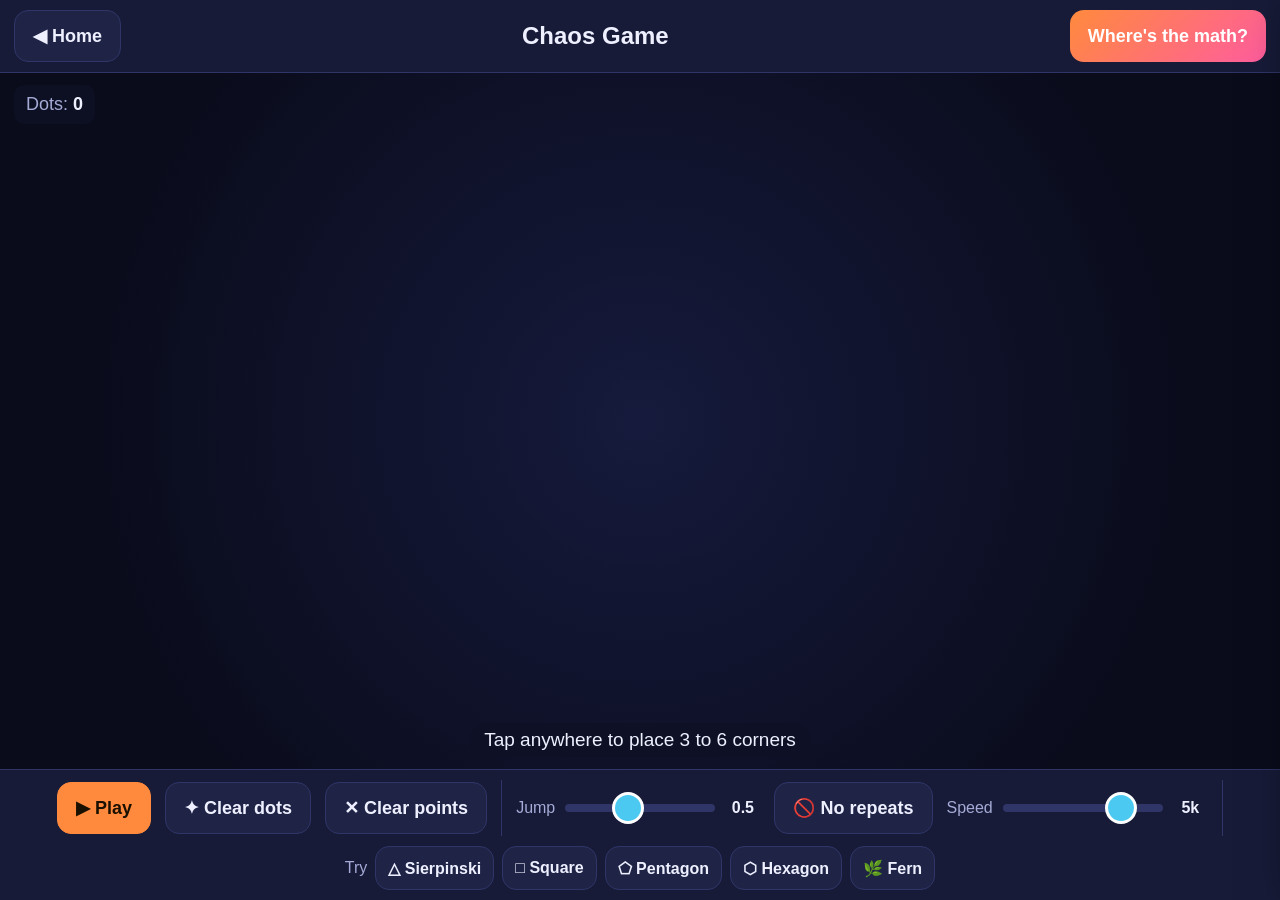
==== demos/chaos.html @ 39004bc5 "Add Math Playground: 9 iPad math demos for UTSA Day Offline-capable static web app (no build step) w" ====
<!DOCTYPE html>
<html lang="en">
<head>
  <meta charset="utf-8">
  <meta name="viewport" content="width=device-width, initial-scale=1, maximum-scale=1, user-scalable=no, viewport-fit=cover">
  <meta name="apple-mobile-web-app-capable" content="yes">
  <meta name="theme-color" content="#0f1226">
  <title>Chaos Game</title>
  <link rel="stylesheet" href="../shared/style.css">
  <style>
    .stage { background: radial-gradient(circle at center, #161a3c 0%, #0a0c1c 75%); }
    #dots { pointer-events: none; }
    #hint {
      white-space: normal;
      width: max-content;
      max-width: 92%;
      color: var(--text);
      font-size: 19px;
    }
    #ratio { width: 150px; }
    input[type="range"]:disabled { opacity: 0.35; }
    @media (max-width: 700px) { #ratio { width: 110px; } }
  </style>
</head>
<body>
  <header class="topbar">
    <a class="btn" href="../index.html">◀ Home</a>
    <h1>Chaos Game</h1>
    <button class="btn math" id="mathBtn">Where's the math?</button>
  </header>

  <main class="stage" id="stage">
    <canvas id="dots"></canvas>
    <canvas id="ui"></canvas>
    <div class="stat">Dots: <b id="count">0</b></div>
    <div class="overlay-text bottom" id="hint">Tap anywhere to place 3 to 6 corners</div>
  </main>

  <footer class="controls">
    <button class="btn primary" id="play">▶ Play</button>
    <button class="btn" id="clearDots">✦ Clear dots</button>
    <button class="btn" id="clearPts">✕ Clear points</button>
    <div class="sep"></div>
    <div class="group">
      <span class="label">Jump</span>
      <input type="range" id="ratio" min="0.3" max="0.8" step="0.001" value="0.5">
      <span class="val" id="ratioVal">0.5</span>
    </div>
    <button class="btn" id="noRepeat">🚫 No repeats</button>
    <div class="group">
      <span class="label">Speed</span>
      <input type="range" id="speed" min="0" max="100" value="80">
      <span class="val" id="speedVal">5k</span>
    </div>
    <div class="sep"></div>
    <div class="group">
      <span class="label">Try</span>
      <button class="btn small" data-preset="sierpinski">△ Sierpinski</button>
      <button class="btn small" data-preset="square">□ Square</button>
      <button class="btn small" data-preset="pentagon">⬠ Pentagon</button>
      <button class="btn small" data-preset="hexagon">⬡ Hexagon</button>
      <button class="btn small" data-preset="fern">🌿 Fern</button>
    </div>
  </footer>

  <aside class="drawer" id="drawer">
    <h2>Randomness that makes order</h2>
    <p>The rule is pure luck: pick a random corner, jump part of the way toward it, drop a dot, repeat. You'd expect a messy cloud. Instead, a perfect fractal appears every single time.</p>
    <h3>Why does it work?</h3>
    <p>Each jump is a <b>shrink-toward-a-corner</b> map. With 3 corners and "jump halfway," every map squishes the whole triangle into one of three half-size copies of itself. Copies of copies of copies… that's the <b>Sierpinski triangle</b>.</p>
    <p>A set of shrinking maps like this is an <b>iterated function system</b>. The shape it settles onto is called its <b>attractor</b>: no matter where you start, the dots get pulled onto it.</p>
    <h3>Self-similarity</h3>
    <p>Zoom into a corner of the triangle and you see the whole triangle again. Shapes made of smaller copies of themselves are <b>fractals</b>. The Sierpinski triangle has dimension log 3 / log 2 ≈ 1.585: more than a line, less than a solid area.</p>
    <h3>The fern</h3>
    <p>The fern uses 4 maps instead of corners: one makes the stem, one makes the next smaller leaf, and two make the bottom side leaves. Four rules with six numbers each describe the whole plant.</p>
    <div class="wow">Every game uses different random picks, yet you get the same picture every time. Mathematicians proved that random picks (almost surely) fill in the exact same shape: the attractor depends only on the rules, not on luck.</div>
    <h3>Where it shows up</h3>
    <ul>
      <li>Movie and video game landscapes, trees, and clouds</li>
      <li>Fractal antennas in phones that catch many frequencies</li>
      <li>Compressing images by finding copies of themselves</li>
    </ul>
    <div class="area">Dynamical Systems · Probability · Fractal Geometry</div>
  </aside>

  <script src="../shared/common.js"></script>
  <script src="chaos.js"></script>
</body>
</html>
---- shared/style.css ----
/* Math Playground — shared theme for all demos (iPad-first) */
:root {
  --bg: #0f1226;
  --bg2: #171b38;
  --panel: #1f2447;
  --line: #2f3566;
  --text: #eef0ff;
  --muted: #a5abd6;
  --accent: #ff8a3d;
  --accent2: #4cc9f0;
  --good: #5be37d;
  --bad: #ff5d6c;
  --radius: 14px;
  --tap: 52px;
  --font: -apple-system, BlinkMacSystemFont, "SF Pro Rounded", "Segoe UI", Roboto, sans-serif;
}

* { box-sizing: border-box; }

html, body {
  margin: 0;
  height: 100%;
  overflow: hidden;
  background: var(--bg);
  color: var(--text);
  font-family: var(--font);
  -webkit-text-size-adjust: 100%;
  -webkit-tap-highlight-color: transparent;
  -webkit-user-select: none;
  user-select: none;
  -webkit-touch-callout: none;
  overscroll-behavior: none;
}

body {
  position: fixed;
  inset: 0;
  display: flex;
  flex-direction: column;
  padding: env(safe-area-inset-top) env(safe-area-inset-right) env(safe-area-inset-bottom) env(safe-area-inset-left);
}

/* ---------- top bar ---------- */
.topbar {
  flex: none;
  display: flex;
  align-items: center;
  gap: 12px;
  padding: 10px 14px;
  background: var(--bg2);
  border-bottom: 1px solid var(--line);
}
.topbar h1 {
  flex: 1;
  margin: 0;
  font-size: 24px;
  font-weight: 700;
  text-align: center;
  white-space: nowrap;
  overflow: hidden;
  text-overflow: ellipsis;
}

/* ---------- stage (main play area) ---------- */
.stage {
  flex: 1;
  position: relative;
  min-height: 0;
  overflow: hidden;
}
.stage canvas {
  position: absolute;
  inset: 0;
  width: 100%;
  height: 100%;
  display: block;
  touch-action: none;
}
.overlay-text {
  position: absolute;
  left: 50%;
  transform: translateX(-50%);
  pointer-events: none;
  color: var(--muted);
  font-size: 18px;
  text-align: center;
  padding: 6px 14px;
  background: rgba(15, 18, 38, 0.7);
  border-radius: 999px;
  white-space: nowrap;
}
.overlay-text.top { top: 12px; }
.overlay-text.bottom { bottom: 12px; }
.stat {
  position: absolute;
  top: 12px;
  left: 14px;
  font-size: 18px;
  line-height: 1.5;
  color: var(--muted);
  pointer-events: none;
  background: rgba(15, 18, 38, 0.7);
  padding: 6px 12px;
  border-radius: 10px;
}
.stat b { color: var(--text); font-variant-numeric: tabular-nums; }

/* ---------- bottom controls ---------- */
.controls {
  flex: none;
  display: flex;
  flex-wrap: wrap;
  align-items: center;
  justify-content: center;
  gap: 10px 14px;
  padding: 10px 14px;
  background: var(--bg2);
  border-top: 1px solid var(--line);
}
.group {
  display: flex;
  align-items: center;
  gap: 8px;
}
.group > .label {
  color: var(--muted);
  font-size: 16px;
}
.sep { width: 1px; align-self: stretch; background: var(--line); }

/* ---------- buttons ---------- */
.btn {
  min-height: var(--tap);
  min-width: var(--tap);
  padding: 0 18px;
  border: 1px solid var(--line);
  border-radius: var(--radius);
  background: var(--panel);
  color: var(--text);
  font: 600 18px var(--font);
  display: inline-flex;
  align-items: center;
  justify-content: center;
  gap: 6px;
  text-decoration: none;
  cursor: pointer;
  touch-action: manipulation;
  transition: transform 0.08s, background 0.15s;
}
.btn:active { transform: scale(0.95); }
.btn.primary { background: var(--accent); border-color: var(--accent); color: #1a1000; }
.btn.blue { background: var(--accent2); border-color: var(--accent2); color: #00151d; }
.btn.on { background: var(--accent2); border-color: var(--accent2); color: #00151d; }
.btn:disabled { opacity: 0.4; pointer-events: none; }
.btn.small { min-height: 44px; min-width: 44px; padding: 0 12px; font-size: 16px; }
.btn.math { background: linear-gradient(135deg, var(--accent), #ff5d9e); border: none; color: #fff; }

/* segmented control */
.seg { display: inline-flex; border: 1px solid var(--line); border-radius: var(--radius); overflow: hidden; }
.seg .btn { border: none; border-radius: 0; border-right: 1px solid var(--line); }
.seg .btn:last-child { border-right: none; }

/* ---------- sliders ---------- */
input[type="range"] {
  -webkit-appearance: none;
  appearance: none;
  width: 160px;
  height: var(--tap);
  background: transparent;
  touch-action: pan-x;
}
input[type="range"]::-webkit-slider-runnable-track {
  height: 8px;
  border-radius: 4px;
  background: var(--line);
}
input[type="range"]::-webkit-slider-thumb {
  -webkit-appearance: none;
  width: 32px;
  height: 32px;
  margin-top: -12px;
  border-radius: 50%;
  background: var(--accent2);
  border: 3px solid #fff;
}
input[type="range"]::-moz-range-track { height: 8px; border-radius: 4px; background: var(--line); }
input[type="range"]::-moz-range-thumb { width: 28px; height: 28px; border-radius: 50%; background: var(--accent2); border: 3px solid #fff; }
.val { min-width: 2.2em; font-variant-numeric: tabular-nums; font-weight: 700; text-align: center; }

input[type="color"] {
  width: var(--tap);
  height: var(--tap);
  padding: 0;
  border: 2px solid var(--line);
  border-radius: var(--radius);
  background: none;
}

/* ---------- explainer drawer ---------- */
.drawer {
  position: fixed;
  top: 0;
  right: 0;
  bottom: 0;
  width: min(440px, 92vw);
  z-index: 50;
  padding: calc(20px + env(safe-area-inset-top)) 24px 24px;
  background: var(--bg2);
  border-left: 1px solid var(--line);
  box-shadow: -10px 0 40px rgba(0, 0, 0, 0.5);
  transform: translateX(105%);
  transition: transform 0.28s ease;
  overflow-y: auto;
  -webkit-overflow-scrolling: touch;
  overscroll-behavior: contain;
  -webkit-user-select: text;
  user-select: text;
  font-size: 18px;
  line-height: 1.5;
}
.drawer.open { transform: none; }
.drawer h2 { margin: 0 48px 12px 0; font-size: 26px; color: var(--accent); }
.drawer h3 { margin: 18px 0 6px; font-size: 19px; color: var(--accent2); }
.drawer ul { padding-left: 20px; margin: 8px 0; }
.drawer li { margin: 6px 0; }
.drawer .wow {
  margin: 16px 0;
  padding: 12px 14px;
  border-radius: var(--radius);
  background: rgba(255, 138, 61, 0.12);
  border: 1px solid rgba(255, 138, 61, 0.4);
}
.drawer .wow::before { content: "🤯 Wow: "; font-weight: 700; }
.drawer .area { color: var(--muted); font-size: 15px; margin-top: 20px; }
.drawer .area::before { content: "Math area: "; font-weight: 700; }
.drawer .close { position: absolute; top: calc(14px + env(safe-area-inset-top)); right: 14px; }
.scrim {
  position: fixed;
  inset: 0;
  z-index: 40;
  background: rgba(0, 0, 0, 0.4);
  opacity: 0;
  pointer-events: none;
  transition: opacity 0.28s;
}
.scrim.open { opacity: 1; pointer-events: auto; }
.math-inline { font-family: "Times New Roman", serif; font-style: italic; font-size: 1.1em; }

/* ---------- toast & modal ---------- */
.toast {
  position: fixed;
  left: 50%;
  top: 90px;
  z-index: 60;
  transform: translate(-50%, -20px);
  opacity: 0;
  padding: 12px 22px;
  border-radius: 999px;
  background: var(--panel);
  border: 1px solid var(--line);
  font-size: 18px;
  font-weight: 600;
  pointer-events: none;
  transition: opacity 0.25s, transform 0.25s;
}
.toast.show { opacity: 1; transform: translate(-50%, 0); }

.modal {
  position: fixed;
  inset: 0;
  z-index: 70;
  display: none;
  align-items: center;
  justify-content: center;
  background: rgba(0, 0, 0, 0.55);
}
.modal.open { display: flex; }
.modal .card {
  max-width: min(520px, 90vw);
  padding: 28px;
  border-radius: 20px;
  background: var(--bg2);
  border: 1px solid var(--line);
  text-align: center;
  font-size: 20px;
}
.modal .card h2 { margin: 0 0 10px; font-size: 32px; }
.modal .card .btn { margin: 16px 6px 0; }

#confetti { position: fixed; inset: 0; z-index: 65; pointer-events: none; width: 100%; height: 100%; }

@keyframes shake {
  0%, 100% { transform: translateX(0); }
  20%, 60% { transform: translateX(-10px); }
  40%, 80% { transform: translateX(10px); }
}
.shake { animation: shake 0.35s; }

@media (max-width: 700px) {
  .topbar h1 { font-size: 19px; }
  .btn { font-size: 16px; padding: 0 12px; }
  input[type="range"] { width: 120px; }
}
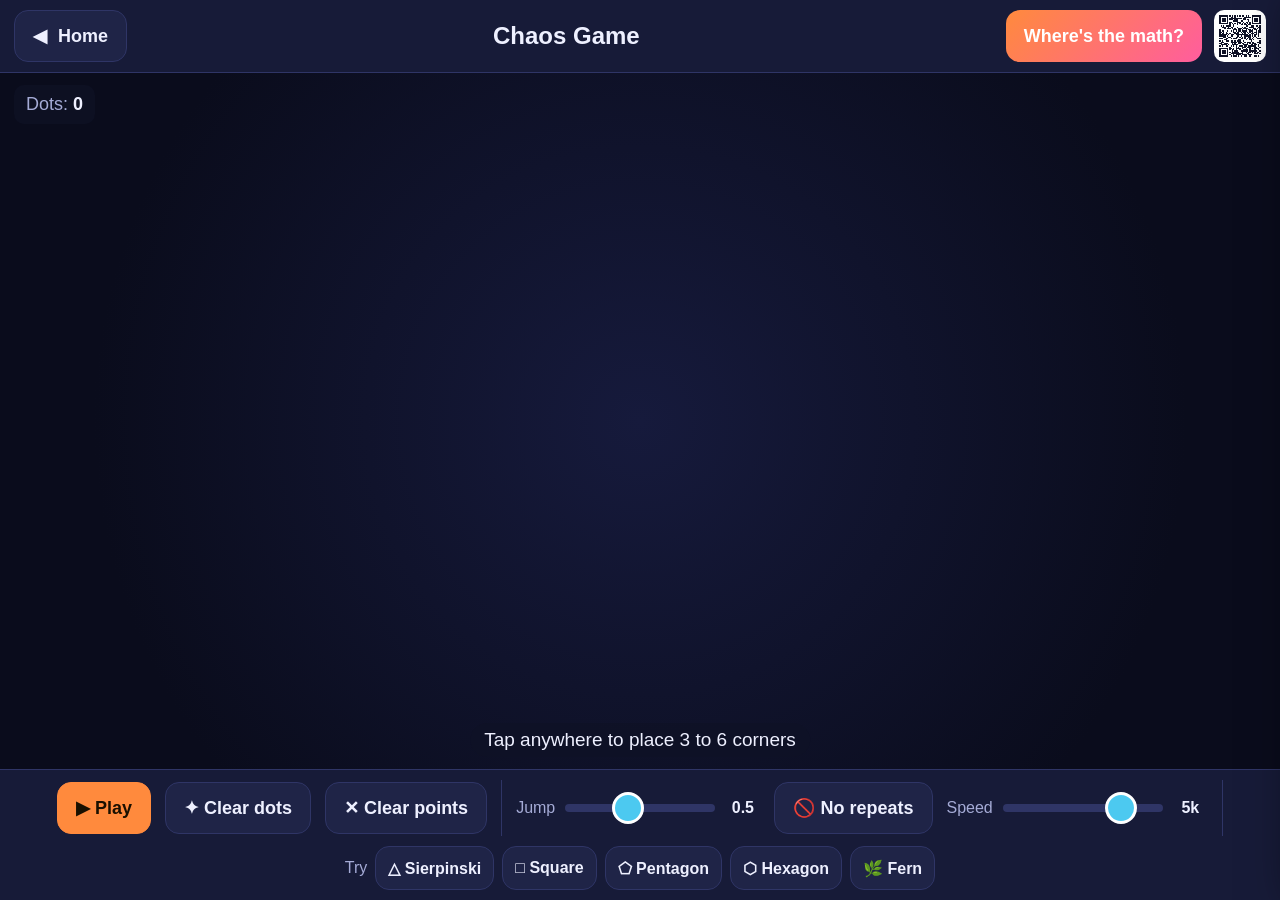
==== commit 9efeeaa1: "Audit fixes, visible Fern construction, favicon and credit footer - Fern (Chaos Game): slow intro wi" ====
--- a/demos/chaos.html
+++ b/demos/chaos.html
@@ -6,6 +6,9 @@
   <meta name="apple-mobile-web-app-capable" content="yes">
   <meta name="theme-color" content="#0f1226">
   <title>Chaos Game</title>
+  <link rel="icon" type="image/svg+xml" href="../icons/favicon.svg">
+  <link rel="icon" type="image/png" sizes="32x32" href="../icons/favicon-32.png">
+  <link rel="apple-touch-icon" href="../icons/icon-180.png">
   <link rel="stylesheet" href="../shared/style.css">
   <style>
     .stage { background: radial-gradient(circle at center, #161a3c 0%, #0a0c1c 75%); }
@@ -20,6 +23,35 @@
     #ratio { width: 150px; }
     input[type="range"]:disabled { opacity: 0.35; }
     @media (max-width: 700px) { #ratio { width: 110px; } }
+    [hidden] { display: none !important; } /* .btn's display would otherwise win */
+    #legend {
+      position: absolute;
+      top: 52px;
+      left: 14px;
+      padding: 8px 12px;
+      border-radius: 12px;
+      background: rgba(15, 18, 38, 0.78);
+      font-size: 15px;
+      line-height: 1.55;
+      pointer-events: none;
+    }
+    #legend .row { display: flex; align-items: center; gap: 8px; transition: opacity 0.2s; }
+    #legend .row.dim { opacity: 0.35; }
+    #legend .chip {
+      width: 20px;
+      height: 20px;
+      border-radius: 6px;
+      color: #0f1226;
+      font-size: 13px;
+      font-weight: 800;
+      text-align: center;
+      line-height: 20px;
+    }
+    #legend .pct { margin-left: auto; padding-left: 10px; color: var(--muted); font-variant-numeric: tabular-nums; }
+    @media (max-width: 700px), (max-height: 500px) {
+      #legend { top: 40px; left: 8px; font-size: 12px; padding: 5px 8px; line-height: 1.5; }
+      #legend .chip { width: 16px; height: 16px; font-size: 11px; line-height: 16px; border-radius: 5px; }
+    }
   </style>
 </head>
 <body>
@@ -33,6 +65,7 @@
     <canvas id="dots"></canvas>
     <canvas id="ui"></canvas>
     <div class="stat">Dots: <b id="count">0</b></div>
+    <div id="legend" hidden></div>
     <div class="overlay-text bottom" id="hint">Tap anywhere to place 3 to 6 corners</div>
   </main>
 
@@ -47,6 +80,8 @@
       <span class="val" id="ratioVal">0.5</span>
     </div>
     <button class="btn" id="noRepeat">🚫 No repeats</button>
+    <button class="btn on" id="fernCopies" hidden>▱ Copies</button>
+    <button class="btn on" id="fernColors" hidden>🎨 Rule colors</button>
     <div class="group">
       <span class="label">Speed</span>
       <input type="range" id="speed" min="0" max="100" value="80">
@@ -72,7 +107,13 @@
     <h3>Self-similarity</h3>
     <p>Zoom into a corner of the triangle and you see the whole triangle again. Shapes made of smaller copies of themselves are <b>fractals</b>. The Sierpinski triangle has dimension log 3 / log 2 ≈ 1.585: more than a line, less than a solid area.</p>
     <h3>The fern</h3>
-    <p>The fern uses 4 maps instead of corners: one makes the stem, one makes the next smaller leaf, and two make the bottom side leaves. Four rules with six numbers each describe the whole plant.</p>
+    <p>The fern uses 4 rules instead of corners. Each rule shrinks, tilts and moves the <i>whole fern</i> into one piece of itself. The outlined boxes on screen show where each rule sends the whole picture:</p>
+    <ul>
+      <li><b>1 · Stem</b> squashes everything into a thin line (1% of picks)</li>
+      <li><b>2 · Main leaf</b> makes a slightly smaller, slightly tilted copy sitting on top (85%)</li>
+      <li><b>3 · Left leaflet</b> and <b>4 · Right leaflet</b> make small turned copies at the bottom (7% each)</li>
+    </ul>
+    <p>Each dot is colored by the rule that placed it, so you can see the fern is just 4 smaller copies of itself. Four rules with six numbers each describe the whole plant.</p>
     <div class="wow">Every game uses different random picks, yet you get the same picture every time. Mathematicians proved that random picks (almost surely) fill in the exact same shape: the attractor depends only on the rules, not on luck.</div>
     <h3>Where it shows up</h3>
     <ul>
--- a/shared/style.css
+++ b/shared/style.css
@@ -30,6 +30,7 @@
   user-select: none;
   -webkit-touch-callout: none;
   overscroll-behavior: none;
+  touch-action: manipulation; /* no double-tap zoom, no click delay */
 }
 
 body {
@@ -287,6 +288,28 @@
 .modal .card h2 { margin: 0 0 10px; font-size: 32px; }
 .modal .card .btn { margin: 16px 6px 0; }
 
+/* ---------- "play on your phone" QR ---------- */
+.qr-badge {
+  flex: none;
+  width: 52px;
+  height: 52px;
+  padding: 3px;
+  border: none;
+  border-radius: 10px;
+  background: #fff;
+  cursor: pointer;
+  touch-action: manipulation;
+}
+.qr-badge img { display: block; width: 100%; height: 100%; }
+.qr-big { display: block; width: min(320px, 70vw, 55vh); margin: 8px auto; border-radius: 12px; }
+/* Phones are already "on your phone", so hide it there; tablets, laptops and PCs keep it.
+   A phone = phone user agent (html.is-phone, set in common.js) or a small touch-only screen. */
+html.is-phone .qr-badge,
+html.is-phone .qr-card { display: none !important; }
+@media (pointer: coarse) and (max-width: 700px), (pointer: coarse) and (max-height: 500px) {
+  .qr-badge, .qr-card { display: none !important; }
+}
+
 #confetti { position: fixed; inset: 0; z-index: 65; pointer-events: none; width: 100%; height: 100%; }
 
 @keyframes shake {
@@ -296,8 +319,47 @@
 }
 .shake { animation: shake 0.35s; }
 
-@media (max-width: 700px) {
+.short { display: none; }
+
+/* ---------- phones (portrait) and short landscape screens ---------- */
+@media (max-width: 700px), (max-height: 500px) {
+  :root { --tap: 44px; }
+  .topbar { gap: 8px; padding: 6px 10px; }
   .topbar h1 { font-size: 19px; }
-  .btn { font-size: 16px; padding: 0 12px; }
-  input[type="range"] { width: 120px; }
-}
+  .long { display: none; }
+  .short { display: inline; }
+  .btn { font-size: 15px; padding: 0 10px; border-radius: 12px; }
+  .btn.small { min-width: 40px; min-height: 40px; padding: 0 8px; }
+  .controls { gap: 6px 8px; padding: 6px 8px; }
+  .controls .sep { display: none; }
+  .group { gap: 5px; flex-wrap: wrap; justify-content: center; max-width: 100%; }
+  .group > .label { font-size: 14px; }
+  input[type="range"] { width: 110px; }
+  input[type="range"]::-webkit-slider-thumb { width: 28px; height: 28px; margin-top: -10px; }
+  .overlay-text { white-space: normal; max-width: 92%; width: max-content; font-size: 15px; }
+  .stat { font-size: 14px; padding: 4px 8px; top: 8px; left: 8px; }
+  .modal .card { padding: 20px; font-size: 17px; }
+  .modal .card h2 { font-size: 26px; }
+  .drawer { font-size: 16px; padding-left: 18px; padding-right: 18px; }
+}
+
+/* ---------- phone landscape: controls move to a scrollable side column ---------- */
+@media (max-height: 500px) and (orientation: landscape) {
+  body {
+    display: grid;
+    grid-template-columns: 1fr minmax(230px, 34%);
+    grid-template-rows: auto 1fr;
+  }
+  .topbar { grid-column: 1 / -1; grid-row: 1; }
+  .stage { grid-column: 1; grid-row: 2; }
+  .controls {
+    grid-column: 2;
+    grid-row: 2;
+    align-content: flex-start;
+    overflow-y: auto;
+    -webkit-overflow-scrolling: touch;
+    overscroll-behavior: contain;
+    border-top: none;
+    border-left: 1px solid var(--line);
+  }
+}
